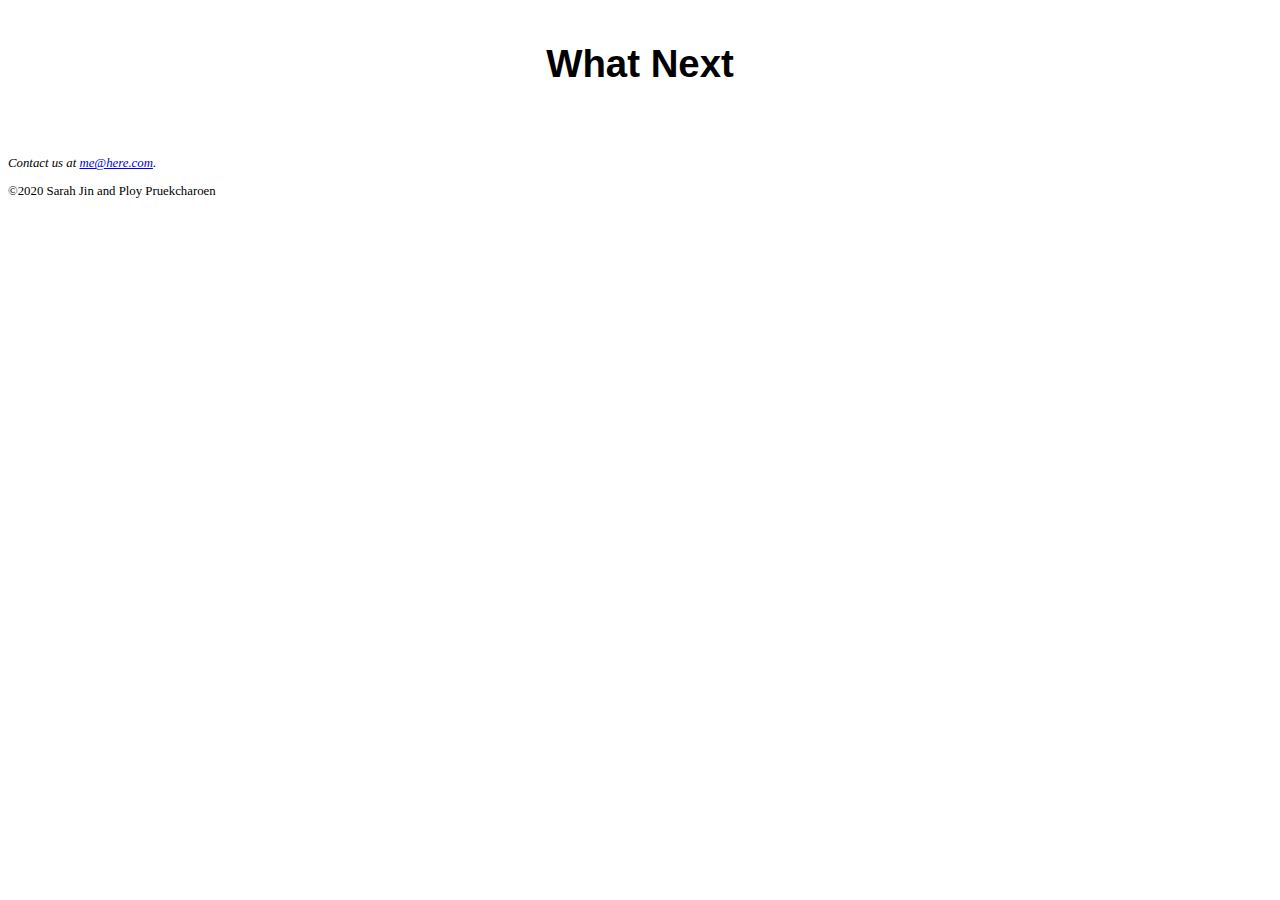
==== index.html @ bcb3cf60 "update" ====
<!DOCTYPE html>
<html lang="en">
<head>
    <meta charset="UTF-8">  
    <title>What Next</title> <!-- Time Pilot -->
    <meta name="author" content="Co-authored by Sarah Jin and Ploy Pruekcharoen">
    <link rel="stylesheet" href="css/style.css">
</head>

<body>
    <header>
        <h1>What Next</h1>
    </header>

    <main>
        <form>

        </form>
    </main>
</body>
<footer>
    <address>
      <p> Contact us at <a href="mailto:me@here.com">me@here.com</a>.</p>
    </address>
    <p>&copy;2020 Sarah Jin and Ploy Pruekcharoen</p>
</footer>
</html>
---- css/style.css ----
header {
    padding: .5rem 0;
    text-align: center;
    font-family: "Comic Sans MS", cursive, sans-serif;
    font-size: larger;
}

main {
    font-family: "Comic Sans MS", cursive, sans-serif;
}

footer {
    padding-top: 1.5rem;
    font-size: 80%;
}
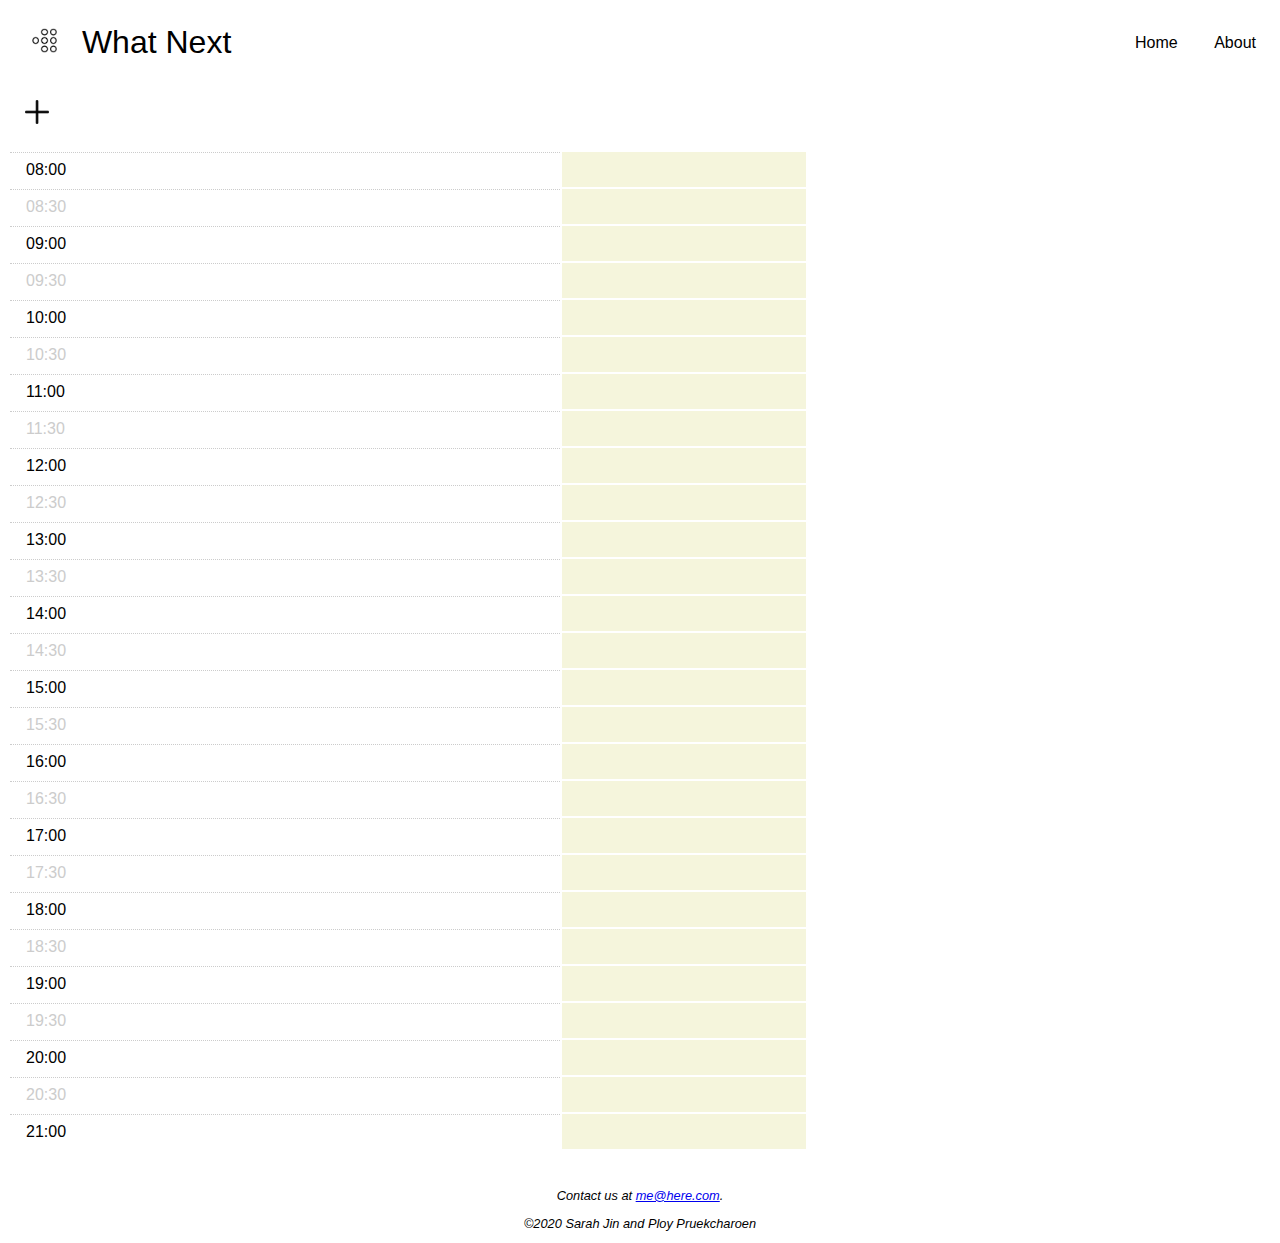
==== commit 83aa4cbf: "css" ====
--- a/index.html
+++ b/index.html
@@ -8,20 +8,190 @@
 </head>
 
 <body>
-    <header>
-        <h1>What Next</h1>
-    </header>
+    <nav>
+        <nav class="navbar">
+            <a class="nav-link SiteName" href="/">
+                <img src="img/logo.png" class="logo">
+                What Next
+            </a>
+            <div>
+                <ul>
+                    <a class="nav-link" href="/index.html">Home</a>
+                    <a class="nav-link" href="/about.html">About</a>
+                </ul>
+            </div>
+        </nav>
+    </nav>
 
     <main>
-        <form>
+        <section class="inputgroup">
+            <div id="wrapper">
+                <p><a class="button" href="#popup1"> <img src="img/more.png" alt="Add task"></a></p>
+            </div>
 
-        </form>
+            <div id="popup1" class="overlay">
+                <div class="popup">
+                    <h2>Add a task</h2>
+                    <a class="close" href="#">&times;</a>
+                    <div class="content">
+                        <form>
+                            <div class="taskname_group" style="display:flex; flex-direction: row; justify-content: center; align-items: center">
+                                <label for="taskname">Task name:</label><br>
+                                <input type="text" id="taskname" name="taskname"><br>
+                            </div>
+                            <div class="taskcategory_group">
+                                <label for="taskcategory">Choose a category:</label>
+                                <select id="taskcategory" name="taskcategory">
+                                    <option value="work">Work</option>
+                                    <option value="school">School</option>
+                                    <option value="exercise">Exercise</option>
+                                </select>
+                            </div>
+                            <div class="deadline">
+                                <label for="deadline">Select a time to finish</label>
+                                <input type="time" id="deadline" name="deadline">
+                            </div>
+                            <input type="submit" value="Submit" onclick="getData()">
+                        </form>
+                        <script>
+                            function getData() {
+                                var timeOutput = document.getElementById('deadline').value;
+                                document.getElementById('demotime').innerHTML = timeOutput;
+                                
+                                var tnOutput = document.getElementById('taskname').value;
+                                document.getElementById('demo' + timeOutput).innerHTML = tnOutput;
+                            }
+                        </script>
+
+                        <p id='demotime'></p>
+                        <p id='demo08:00'></p>
+                    </div>
+                </div>
+            </div>
+        </section>
+
+        <section class="outputgroup">
+
+            <table>
+                <body>
+                    <tr>
+                        <th>08:00</th>
+                        <td id='demo08:00'></td>
+                    </tr>
+                    <tr>
+                        <th>08:30</th>
+                        <td id="demo08:30"></td>
+                    </tr>
+                    <tr>
+                        <th>09:00</th>
+                        <td id="demo09:00"></td>
+                    </tr>
+                    <tr>
+                        <th>09:30</th>
+                        <td id="demo09:30"></td>
+                    </tr>
+                    <tr>
+                        <th>10:00</th>
+                        <td id="demo10:00"></td>
+                    </tr>
+                    <tr>
+                        <th>10:30</th>
+                        <td id="demo10:30"></td>
+                    </tr>
+                    <tr>
+                        <th>11:00</th>
+                        <td id="demo11:00"></td>
+                    </tr>
+                    <tr>
+                        <th>11:30</th>
+                        <td id="demo11:30"></td>
+                    </tr>
+                    <tr>
+                        <th>12:00</th>
+                        <td id="demo12:00"></td>
+                    </tr>
+                    <tr>
+                        <th>12:30</th>
+                        <td id="demo12:30"></td>
+                    </tr>
+                    <tr>
+                        <th>13:00</th>
+                        <td id="demo13:00"></td>
+                    </tr>
+                    <tr>
+                        <th>13:30</th>
+                        <td id="demo13:30"></td>
+                    </tr>
+                    <tr>
+                        <th>14:00</th>
+                        <td id="demo14:00"></td>
+                    </tr>
+                    <tr>
+                        <th>14:30</th>
+                        <td id="demo14:30"></td>
+                    </tr>
+                    <tr>
+                        <th>15:00</th>
+                        <td id="demo15:00"></td>
+                    </tr>
+                    <tr>
+                        <th>15:30</th>
+                        <td id="demo15:30"></td>
+                    </tr>
+                    <tr>
+                        <th>16:00</th>
+                        <td id="demo16:00"></td>
+                    </tr>
+                    <tr>
+                        <th>16:30</th>
+                        <td id="demo16:30"></td>
+                    </tr>
+                    <tr>
+                        <th>17:00</th>
+                        <td id="demo17:00"></td>
+                    </tr>
+                    <tr>
+                        <th>17:30</th>
+                        <td id="demo17:30"></td>
+                    </tr>
+                    <tr>
+                        <th>18:00</th>
+                        <td id="demo18:00"></td>
+                    </tr>
+                    <tr>
+                        <th>18:30</th>
+                        <td id="demo18:30"></td>
+                    </tr>
+                    <tr>
+                        <th>19:00</th>
+                        <td id="demo19:00"></td>
+                    </tr>
+                    <tr>
+                        <th>19:30</th>
+                        <td id="demo19:30"></td>
+                    </tr>
+                    <tr>
+                        <th>20:00</th>
+                        <td id="demo20:00"></td>
+                    </tr>
+                    <tr>
+                        <th>20:30</th>
+                        <td id="demo20:30"></td>
+                    </tr>
+                    <tr>
+                        <th>21:00</th>
+                        <td id="demo21:00"></td>
+                    </tr>
+                </body>
+            </table>
+        </section>
+
     </main>
 </body>
 <footer>
     <address>
       <p> Contact us at <a href="mailto:me@here.com">me@here.com</a>.</p>
+      <p>&copy;2020 Sarah Jin and Ploy Pruekcharoen</p>
     </address>
-    <p>&copy;2020 Sarah Jin and Ploy Pruekcharoen</p>
 </footer>
 </html>--- a/css/style.css
+++ b/css/style.css
@@ -1,15 +1,140 @@
-header {
-    padding: .5rem 0;
-    text-align: center;
+body {
     font-family: "Comic Sans MS", cursive, sans-serif;
-    font-size: larger;
 }
 
 main {
     font-family: "Comic Sans MS", cursive, sans-serif;
 }
 
+.logo {
+    width: 25px;
+    margin-right: 0.5em;
+
+}
+
+.navbar {
+    display: flex;
+    justify-content: space-between;
+    align-items: center;
+    margin-left: 0.5em;
+}
+
+.nav-link {
+    color: black;
+    padding: 1em;
+    text-decoration: none;
+}
+
+.SiteName {
+    font-size: xx-large;
+    align-items: center;
+    padding: 0.5em;
+}
+
 footer {
     padding-top: 1.5rem;
     font-size: 80%;
+}
+.button img {
+    height: 1.5rem;
+    width: 1.5rem;
+    padding: .5em;
+}
+.button {
+    font-family: Helvetica, Arial, sans-serif;
+    font-size: 13px;
+    padding: 5px 10px;
+}
+
+.overlay {
+    position: absolute;
+    top: 0;
+    bottom: 0;
+    left: 0;
+    right: 0;
+    background: rgba(0, 0, 0, 0.5);
+    transition: opacity 200ms;
+    visibility: hidden;
+    opacity: 0;
+}
+.overlay .cancel {
+    position: absolute;
+    width: 100%;
+    height: 100%;
+    cursor: default;
+}
+.overlay:target {
+    visibility: visible;
+    opacity: 1;
+}
+
+.popup {
+    margin: 75px auto;
+    padding: 20px;
+    background: #fff;
+    border: 1px solid #666;
+    width: 300px;
+    box-shadow: 0 0 50px rgba(0, 0, 0, 0.5);
+    position: relative;
+}
+.light .popup {
+    border-color: #aaa;
+    box-shadow: 0 2px 10px rgba(0, 0, 0, 0.25);
+}
+.popup h2 {
+    margin-top: 0;
+    color: #666;
+    font-family: "Trebuchet MS", Tahoma, Arial, sans-serif;
+}
+.popup .close {
+    position: absolute;
+    width: 20px;
+    height: 20px;
+    top: 20px;
+    right: 20px;
+    opacity: 0.8;
+    transition: all 200ms;
+    font-size: 24px;
+    font-weight: bold;
+    text-decoration: none;
+    color: #666;
+}
+.popup .close:hover {
+    opacity: 1;
+}
+.popup .content {
+    max-height: 400px;
+    overflow: auto;
+}
+.popup p {
+    margin: 0 0 1em;
+}
+.popup p:last-child {
+    margin: 0;
+}
+
+table {
+    width: 100%;
+    max-width: 50rem;
+}
+table tr:nth-child(even) th {
+    color: #ccc;
+    font-weight: normal;
+}
+table th,
+table td {
+    padding: 0.5rem 1rem;
+}
+table th {
+    font-weight: normal;
+    border-top: thin dotted #ccc;
+    text-align: left;
+}
+table tr td {
+    background-color: beige;
+    text-align: center;
+}
+
+footer {
+    text-align: center;
 }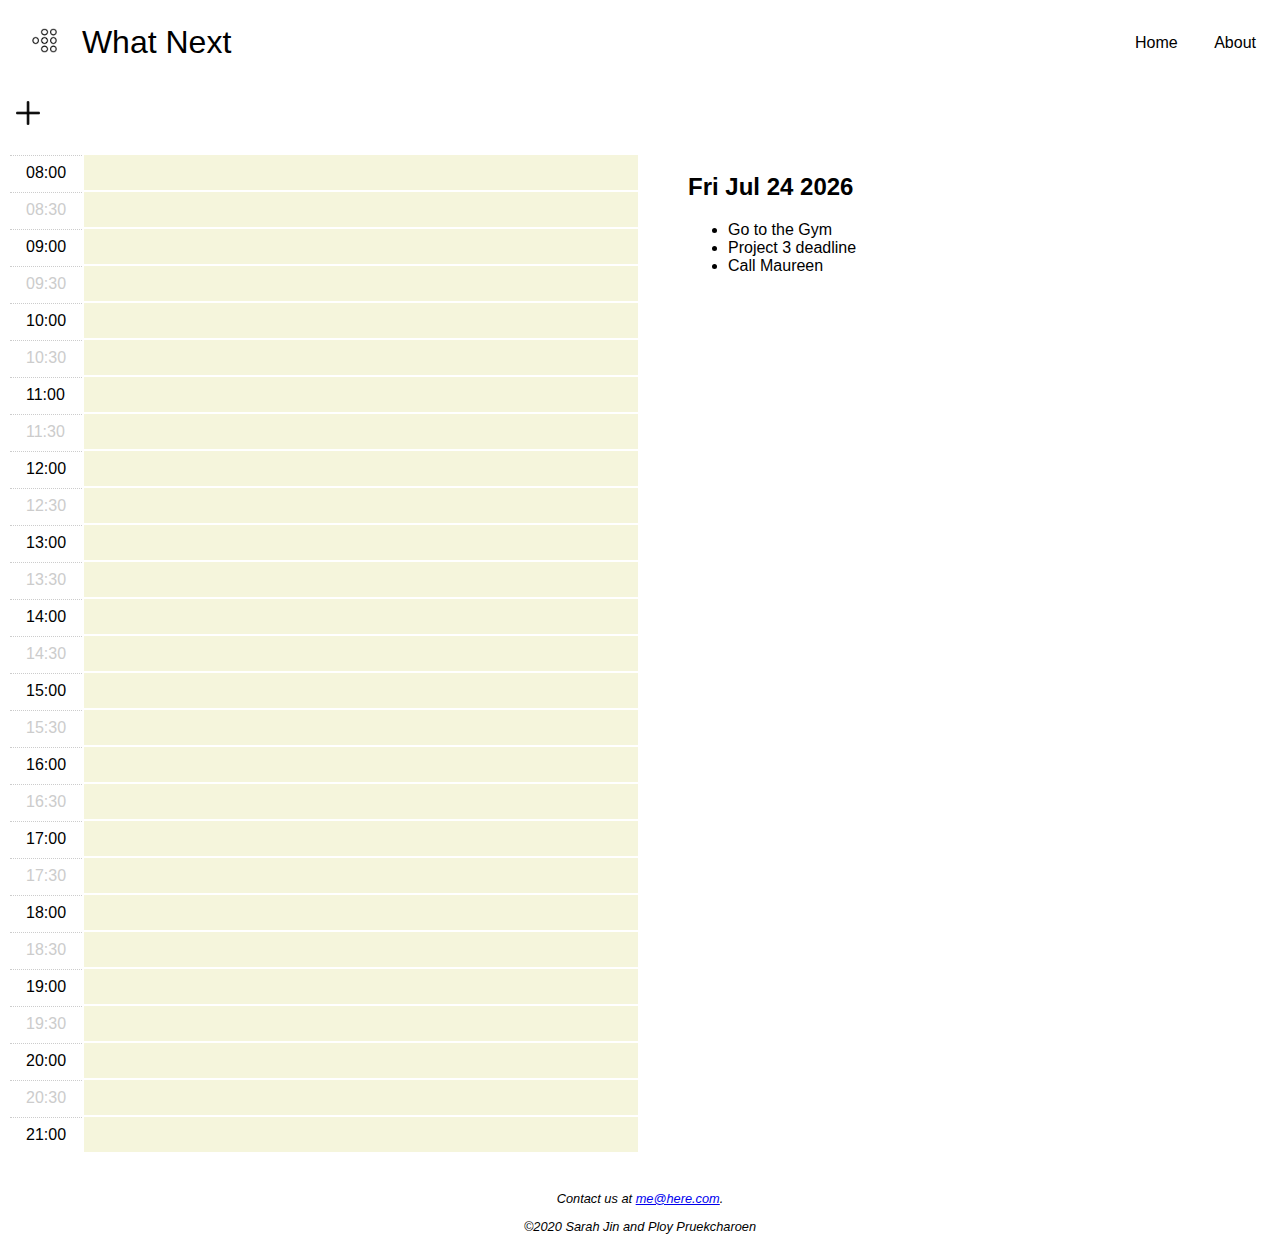
==== commit 7174c996: "list" ====
--- a/index.html
+++ b/index.html
@@ -69,123 +69,139 @@
                 </div>
             </div>
         </section>
-
-        <section class="outputgroup">
-
-            <table>
-                <body>
-                    <tr>
-                        <th>08:00</th>
-                        <td id='demo08:00'></td>
-                    </tr>
-                    <tr>
-                        <th>08:30</th>
-                        <td id="demo08:30"></td>
-                    </tr>
-                    <tr>
-                        <th>09:00</th>
-                        <td id="demo09:00"></td>
-                    </tr>
-                    <tr>
-                        <th>09:30</th>
-                        <td id="demo09:30"></td>
-                    </tr>
-                    <tr>
-                        <th>10:00</th>
-                        <td id="demo10:00"></td>
-                    </tr>
-                    <tr>
-                        <th>10:30</th>
-                        <td id="demo10:30"></td>
-                    </tr>
-                    <tr>
-                        <th>11:00</th>
-                        <td id="demo11:00"></td>
-                    </tr>
-                    <tr>
-                        <th>11:30</th>
-                        <td id="demo11:30"></td>
-                    </tr>
-                    <tr>
-                        <th>12:00</th>
-                        <td id="demo12:00"></td>
-                    </tr>
-                    <tr>
-                        <th>12:30</th>
-                        <td id="demo12:30"></td>
-                    </tr>
-                    <tr>
-                        <th>13:00</th>
-                        <td id="demo13:00"></td>
-                    </tr>
-                    <tr>
-                        <th>13:30</th>
-                        <td id="demo13:30"></td>
-                    </tr>
-                    <tr>
-                        <th>14:00</th>
-                        <td id="demo14:00"></td>
-                    </tr>
-                    <tr>
-                        <th>14:30</th>
-                        <td id="demo14:30"></td>
-                    </tr>
-                    <tr>
-                        <th>15:00</th>
-                        <td id="demo15:00"></td>
-                    </tr>
-                    <tr>
-                        <th>15:30</th>
-                        <td id="demo15:30"></td>
-                    </tr>
-                    <tr>
-                        <th>16:00</th>
-                        <td id="demo16:00"></td>
-                    </tr>
-                    <tr>
-                        <th>16:30</th>
-                        <td id="demo16:30"></td>
-                    </tr>
-                    <tr>
-                        <th>17:00</th>
-                        <td id="demo17:00"></td>
-                    </tr>
-                    <tr>
-                        <th>17:30</th>
-                        <td id="demo17:30"></td>
-                    </tr>
-                    <tr>
-                        <th>18:00</th>
-                        <td id="demo18:00"></td>
-                    </tr>
-                    <tr>
-                        <th>18:30</th>
-                        <td id="demo18:30"></td>
-                    </tr>
-                    <tr>
-                        <th>19:00</th>
-                        <td id="demo19:00"></td>
-                    </tr>
-                    <tr>
-                        <th>19:30</th>
-                        <td id="demo19:30"></td>
-                    </tr>
-                    <tr>
-                        <th>20:00</th>
-                        <td id="demo20:00"></td>
-                    </tr>
-                    <tr>
-                        <th>20:30</th>
-                        <td id="demo20:30"></td>
-                    </tr>
-                    <tr>
-                        <th>21:00</th>
-                        <td id="demo21:00"></td>
-                    </tr>
-                </body>
-            </table>
+        <section class="main-content">
+            <section class="outputgroup">
+
+                <table>
+                    <body>
+                        <tr>
+                            <th>08:00</th>
+                            <td id='demo08:00'></td>
+                        </tr>
+                        <tr>
+                            <th>08:30</th>
+                            <td id="demo08:30"></td>
+                        </tr>
+                        <tr>
+                            <th>09:00</th>
+                            <td id="demo09:00"></td>
+                        </tr>
+                        <tr>
+                            <th>09:30</th>
+                            <td id="demo09:30"></td>
+                        </tr>
+                        <tr>
+                            <th>10:00</th>
+                            <td id="demo10:00"></td>
+                        </tr>
+                        <tr>
+                            <th>10:30</th>
+                            <td id="demo10:30"></td>
+                        </tr>
+                        <tr>
+                            <th>11:00</th>
+                            <td id="demo11:00"></td>
+                        </tr>
+                        <tr>
+                            <th>11:30</th>
+                            <td id="demo11:30"></td>
+                        </tr>
+                        <tr>
+                            <th>12:00</th>
+                            <td id="demo12:00"></td>
+                        </tr>
+                        <tr>
+                            <th>12:30</th>
+                            <td id="demo12:30"></td>
+                        </tr>
+                        <tr>
+                            <th>13:00</th>
+                            <td id="demo13:00"></td>
+                        </tr>
+                        <tr>
+                            <th>13:30</th>
+                            <td id="demo13:30"></td>
+                        </tr>
+                        <tr>
+                            <th>14:00</th>
+                            <td id="demo14:00"></td>
+                        </tr>
+                        <tr>
+                            <th>14:30</th>
+                            <td id="demo14:30"></td>
+                        </tr>
+                        <tr>
+                            <th>15:00</th>
+                            <td id="demo15:00"></td>
+                        </tr>
+                        <tr>
+                            <th>15:30</th>
+                            <td id="demo15:30"></td>
+                        </tr>
+                        <tr>
+                            <th>16:00</th>
+                            <td id="demo16:00"></td>
+                        </tr>
+                        <tr>
+                            <th>16:30</th>
+                            <td id="demo16:30"></td>
+                        </tr>
+                        <tr>
+                            <th>17:00</th>
+                            <td id="demo17:00"></td>
+                        </tr>
+                        <tr>
+                            <th>17:30</th>
+                            <td id="demo17:30"></td>
+                        </tr>
+                        <tr>
+                            <th>18:00</th>
+                            <td id="demo18:00"></td>
+                        </tr>
+                        <tr>
+                            <th>18:30</th>
+                            <td id="demo18:30"></td>
+                        </tr>
+                        <tr>
+                            <th>19:00</th>
+                            <td id="demo19:00"></td>
+                        </tr>
+                        <tr>
+                            <th>19:30</th>
+                            <td id="demo19:30"></td>
+                        </tr>
+                        <tr>
+                            <th>20:00</th>
+                            <td id="demo20:00"></td>
+                        </tr>
+                        <tr>
+                            <th>20:30</th>
+                            <td id="demo20:30"></td>
+                        </tr>
+                        <tr>
+                            <th>21:00</th>
+                            <td id="demo21:00"></td>
+                        </tr>
+                    </body>
+                </table>
+            </section>
+            <section class="todo-show">
+                <div class="To-do List">
+                    <div class="list-head">
+                        <h2><script> document.write(new Date().toDateString()); </script></h2>
+                    </div>
+                    <div class="list-content">
+                        <div class="active">
+                            <ul class="tasks" >
+                                <li>Go to the Gym</li>
+                                <li>Project 3 deadline</li>
+                                <li>Call Maureen</li>
+                            </ul>
+                    </div>
+                    </div>
+                </div>
+            </section>
         </section>
-
     </main>
 </body>
 <footer>
--- a/css/style.css
+++ b/css/style.css
@@ -4,6 +4,12 @@
 
 main {
     font-family: "Comic Sans MS", cursive, sans-serif;
+}
+
+.main-content {
+    display: grid;
+    grid-template-columns: 50% 50%;
+    grid-column-gap: 3rem;
 }
 
 .logo {
@@ -39,11 +45,6 @@
     height: 1.5rem;
     width: 1.5rem;
     padding: .5em;
-}
-.button {
-    font-family: Helvetica, Arial, sans-serif;
-    font-size: 13px;
-    padding: 5px 10px;
 }
 
 .overlay {
@@ -113,10 +114,6 @@
     margin: 0;
 }
 
-table {
-    width: 100%;
-    max-width: 50rem;
-}
 table tr:nth-child(even) th {
     color: #ccc;
     font-weight: normal;
@@ -133,6 +130,7 @@
 table tr td {
     background-color: beige;
     text-align: center;
+    width: 100%;
 }
 
 footer {
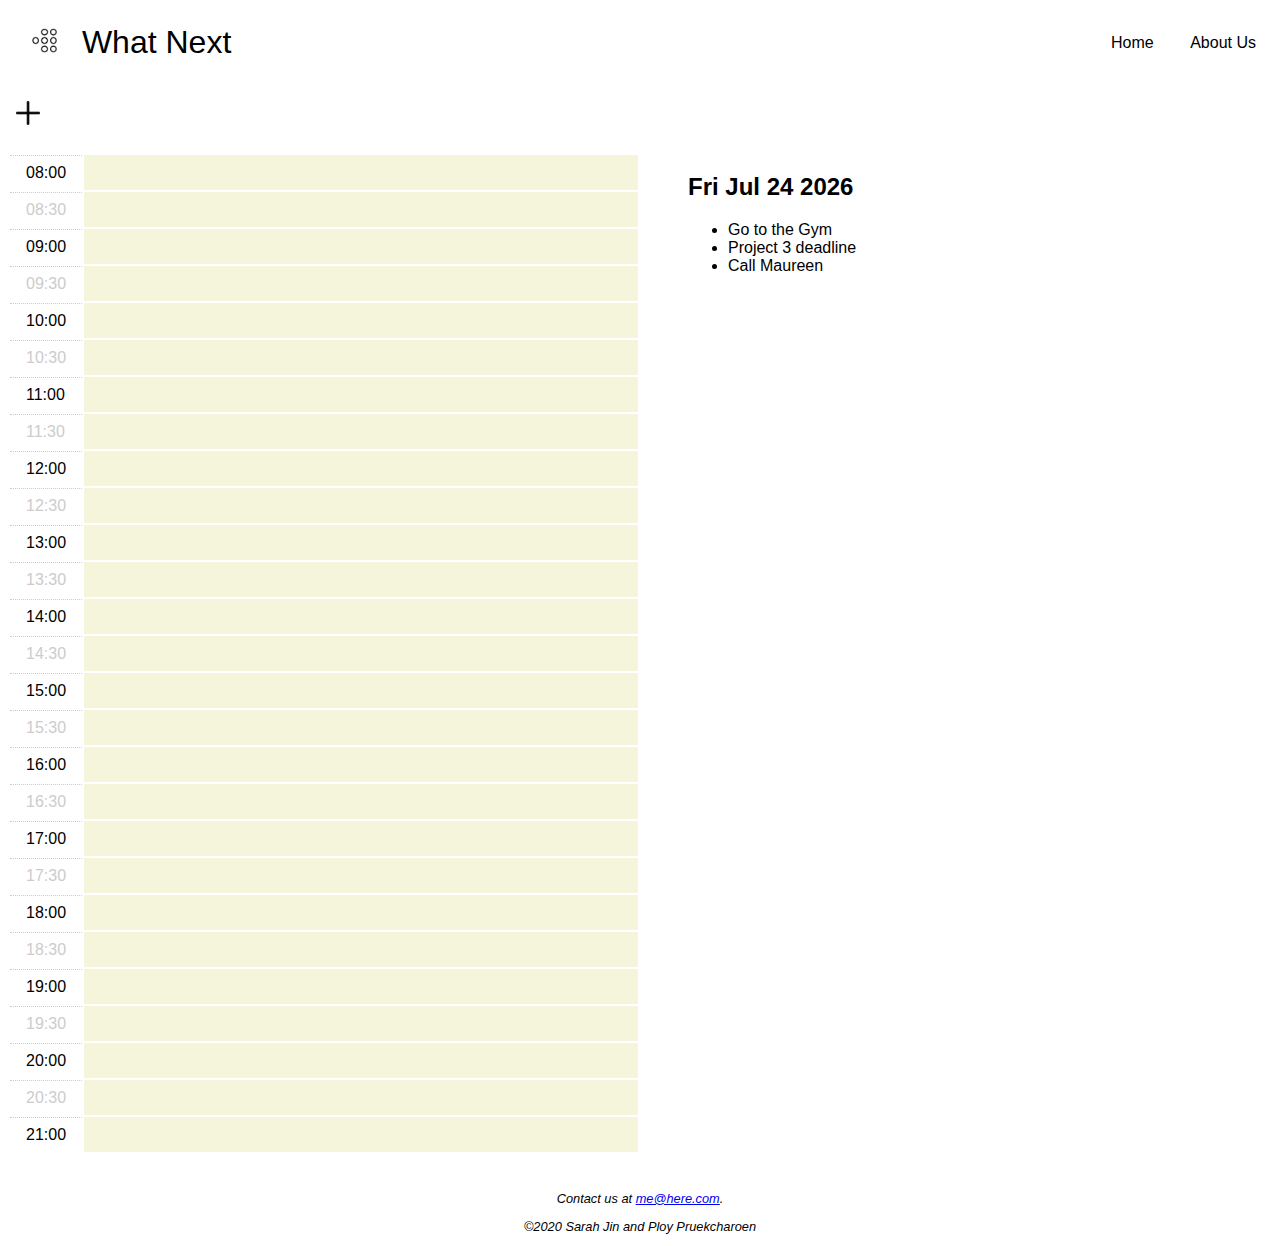
==== commit 3570da53: "about us" ====
--- a/index.html
+++ b/index.html
@@ -16,8 +16,8 @@
             </a>
             <div>
                 <ul>
-                    <a class="nav-link" href="/index.html">Home</a>
-                    <a class="nav-link" href="/about.html">About</a>
+                    <a class="nav-link" href="index.html">Home</a>
+                    <a class="nav-link" href="about.html">About Us</a>
                 </ul>
             </div>
         </nav>
--- a/css/style.css
+++ b/css/style.css
@@ -40,6 +40,7 @@
 footer {
     padding-top: 1.5rem;
     font-size: 80%;
+    text-align: center;
 }
 .button img {
     height: 1.5rem;
@@ -133,6 +134,29 @@
     width: 100%;
 }
 
-footer {
-    text-align: center;
-}+.column {
+    float: left;
+    padding-bottom: 20px;
+}
+
+.left {
+    width: 20%;
+}
+
+.right {
+    width: 80%;
+}
+
+.developer_info {
+    font-weight: bold;
+}
+
+.profile {
+    max-width: 120px;
+}
+
+.row:after {
+    content: "";
+    display: table;
+    clear: both;
+}
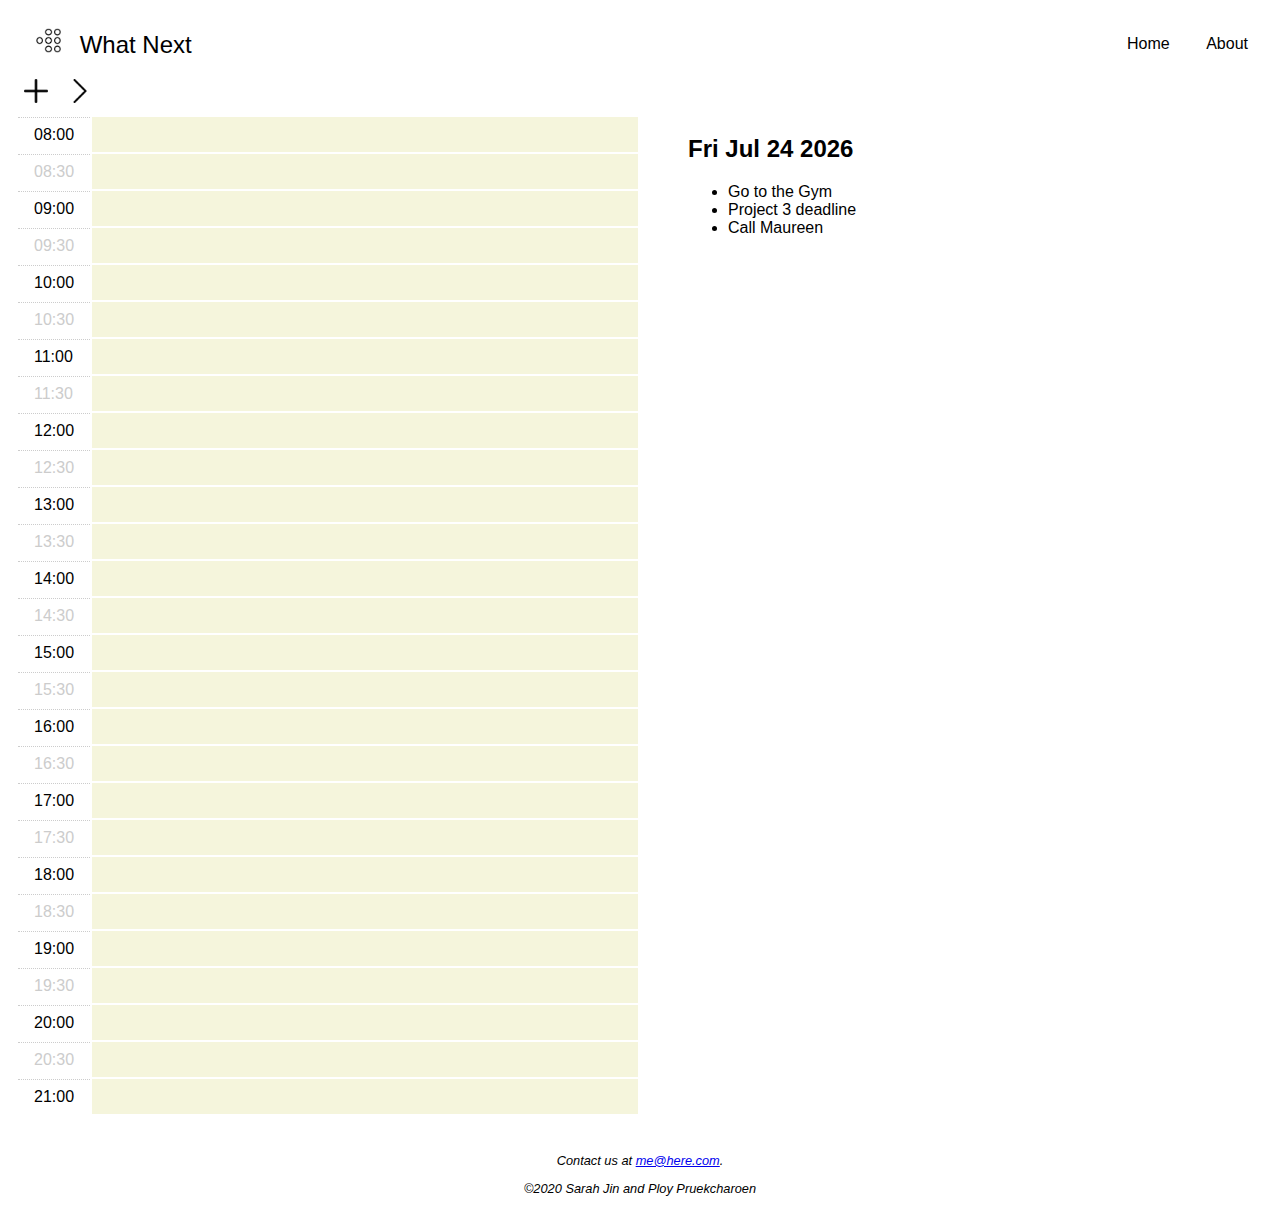
==== commit e0fd962f: "update" ====
--- a/index.html
+++ b/index.html
@@ -17,7 +17,7 @@
             <div>
                 <ul>
                     <a class="nav-link" href="index.html">Home</a>
-                    <a class="nav-link" href="about.html">About Us</a>
+                    <a class="nav-link" href="about.html">About</a>
                 </ul>
             </div>
         </nav>
@@ -25,8 +25,9 @@
 
     <main>
         <section class="inputgroup">
-            <div id="wrapper">
-                <p><a class="button" href="#popup1"> <img src="img/more.png" alt="Add task"></a></p>
+            <div class="container">
+            <div class="interact">
+               <a class="button" href="#popup1"> <img src="img/more.png" alt="Add task"></a>
             </div>
 
             <div id="popup1" class="overlay">
@@ -68,6 +69,11 @@
                     </div>
                 </div>
             </div>
+
+            <div class="interact">
+                <a class="button"> <img src="img/next.png" alt="Next day"></a>
+            </div>
+        </div>
         </section>
         <section class="main-content">
             <section class="outputgroup">
@@ -186,16 +192,19 @@
                 </table>
             </section>
             <section class="todo-show">
-                <div class="To-do List">
+                <div class="Todo-List">
                     <div class="list-head">
-                        <h2><script> document.write(new Date().toDateString()); </script></h2>
+                        <h2><script> document.write(new Date().toDateString());</script></h2>
                     </div>
                     <div class="list-content">
                         <div class="active">
                             <ul class="tasks" >
-                                <li>Go to the Gym</li>
-                                <li>Project 3 deadline</li>
-                                <li>Call Maureen</li>
+                                <span class="dot moderate"></span>
+                                <li class="item1">Go to the Gym</li>                                
+                                <span class="dot important"></span>
+                                <li class="item2">Project 3 deadline</li>
+                                <span class="dot important"></span>
+                                <li class="item3">Call Maureen</li>
                             </ul>
                     </div>
                     </div>
--- a/css/style.css
+++ b/css/style.css
@@ -1,10 +1,14 @@
 body {
     font-family: "Comic Sans MS", cursive, sans-serif;
+    flex-direction: column;
+    display: flex;
+    padding: .5rem;
 }
 
 main {
     font-family: "Comic Sans MS", cursive, sans-serif;
 }
+
 
 .main-content {
     display: grid;
@@ -32,16 +36,28 @@
 }
 
 .SiteName {
-    font-size: xx-large;
+    font-size: 150%;
     align-items: center;
     padding: 0.5em;
 }
 
+.inputgroup .interact{
+    display: inline-block;
+    align-items: center;
+}
+
+.active .dot {
+    height: 25px;
+    width: 25px;
+    border-radius: 50%;
+    background-color: red;
+
+}
 footer {
     padding-top: 1.5rem;
     font-size: 80%;
-    text-align: center;
 }
+
 .button img {
     height: 1.5rem;
     width: 1.5rem;
@@ -134,29 +150,6 @@
     width: 100%;
 }
 
-.column {
-    float: left;
-    padding-bottom: 20px;
-}
-
-.left {
-    width: 20%;
-}
-
-.right {
-    width: 80%;
-}
-
-.developer_info {
-    font-weight: bold;
-}
-
-.profile {
-    max-width: 120px;
-}
-
-.row:after {
-    content: "";
-    display: table;
-    clear: both;
-}
+footer {
+    text-align: center;
+}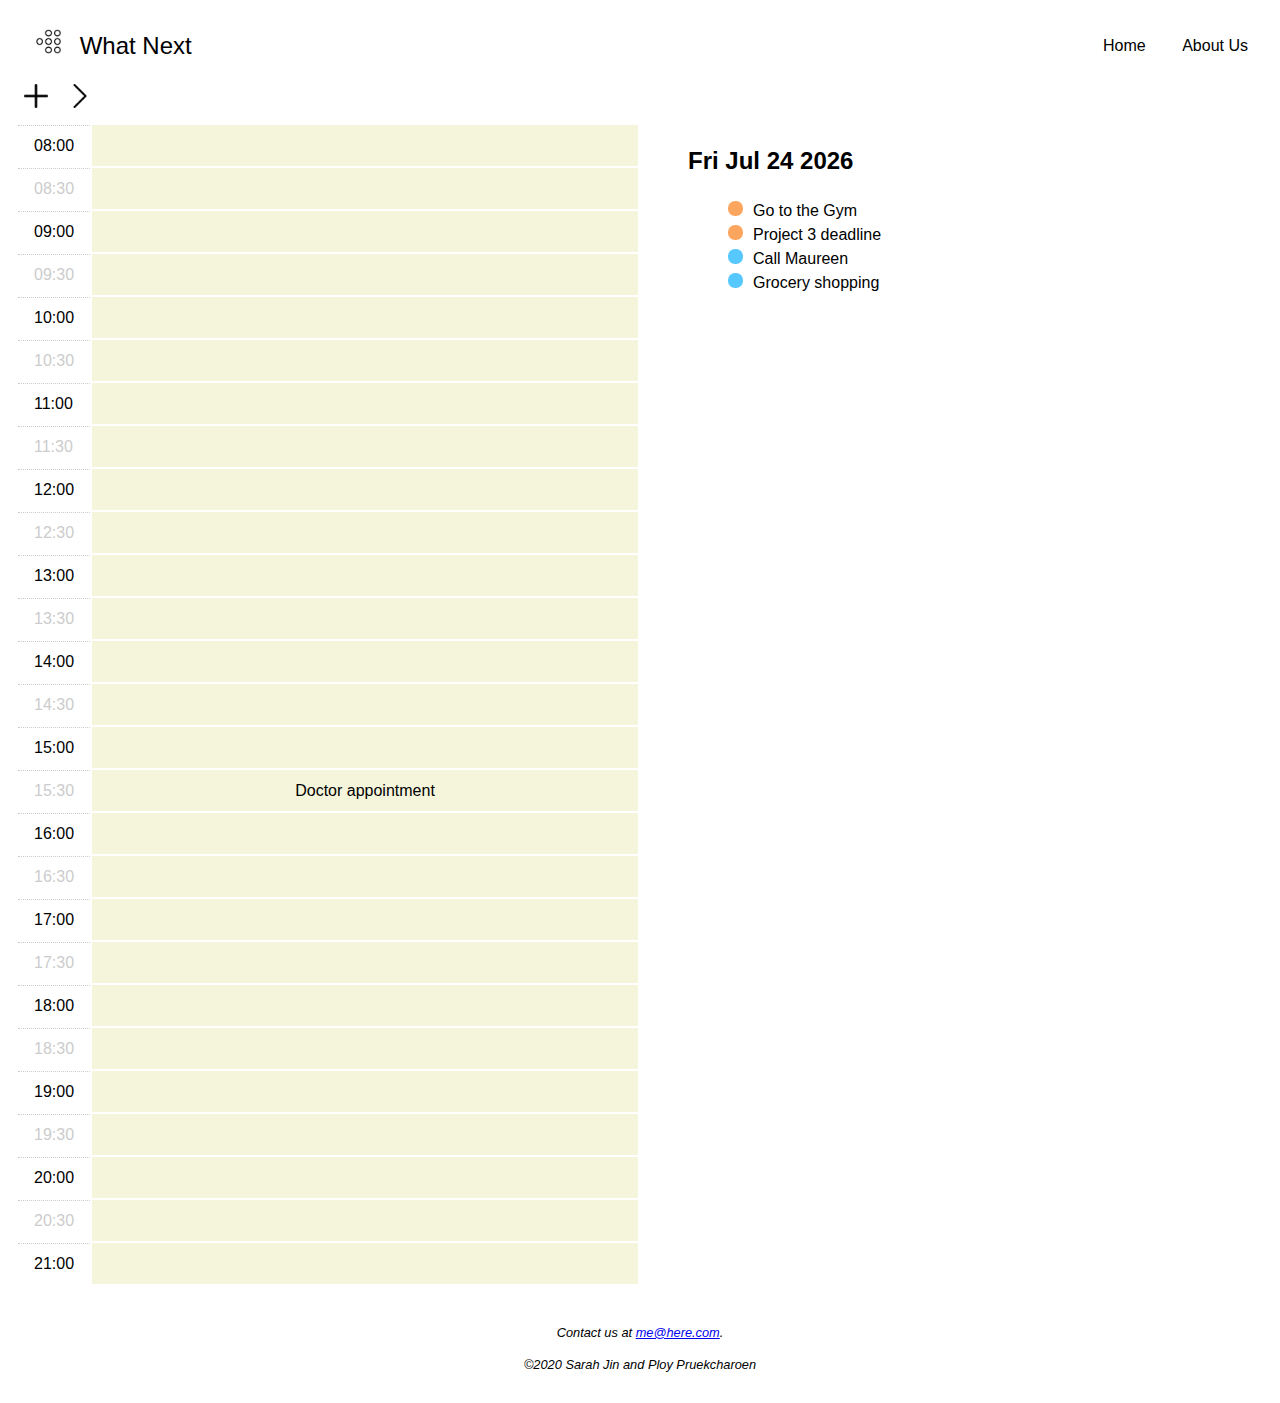
==== commit 4f8da759: "priority" ====
--- a/index.html
+++ b/index.html
@@ -10,14 +10,14 @@
 <body>
     <nav>
         <nav class="navbar">
-            <a class="nav-link SiteName" href="/">
+            <a class="nav-link SiteName" href="index.html">
                 <img src="img/logo.png" class="logo">
                 What Next
             </a>
             <div>
                 <ul>
                     <a class="nav-link" href="index.html">Home</a>
-                    <a class="nav-link" href="about.html">About</a>
+                    <a class="nav-link" href="about.html">About Us</a>
                 </ul>
             </div>
         </nav>
@@ -51,6 +51,16 @@
                             <div class="deadline">
                                 <label for="deadline">Select a time to finish</label>
                                 <input type="time" id="deadline" name="deadline">
+                            </div>
+                            <div>
+                                <label for="priority">Priority level:</label>
+                                <select name="priority" id="priority">
+                                    <option value="N/A">-----</option>
+                                    <option value="importantUrgent">Important and Urgent</option>
+                                    <option value="Important">Important</option>
+                                    <option value="unimportantUrgent">Urgent but not important</option>
+                                    <option value="unimportant-nonurgent">Not Urgent and Not importnat</option>
+                                </select>
                             </div>
                             <input type="submit" value="Submit" onclick="getData()">
                         </form>
@@ -142,7 +152,7 @@
                         </tr>
                         <tr>
                             <th>15:30</th>
-                            <td id="demo15:30"></td>
+                            <td id="demo15:30"> Doctor appointment</td>
                         </tr>
                         <tr>
                             <th>16:00</th>
@@ -197,16 +207,16 @@
                         <h2><script> document.write(new Date().toDateString());</script></h2>
                     </div>
                     <div class="list-content">
-                        <div class="active">
-                            <ul class="tasks" >
-                                <span class="dot moderate"></span>
-                                <li class="item1">Go to the Gym</li>                                
-                                <span class="dot important"></span>
-                                <li class="item2">Project 3 deadline</li>
-                                <span class="dot important"></span>
-                                <li class="item3">Call Maureen</li>
+                            <ul class="tasks" style="list-style-type: none;">
+                                <div class="important">
+                                    <li class="item">Go to the Gym</li>                                
+                                    <li class="item">Project 3 deadline</li>
+                                </div>
+                                <div class="unimportant-nonurgent">
+                                    <li class="item">Call Maureen</li>
+                                    <li class="item">Grocery shopping</li>
+                                </div>
                             </ul>
-                    </div>
                     </div>
                 </div>
             </section>
--- a/css/style.css
+++ b/css/style.css
@@ -3,12 +3,12 @@
     flex-direction: column;
     display: flex;
     padding: .5rem;
+    line-height: 1.5;
 }
 
 main {
     font-family: "Comic Sans MS", cursive, sans-serif;
 }
-
 
 .main-content {
     display: grid;
@@ -36,6 +36,42 @@
 }
 
 .SiteName {
+    font-size: xx-large;
+    align-items: center;
+    padding: 0.5em;
+}
+
+main {
+    font-family: "Comic Sans MS", cursive, sans-serif;
+}
+
+
+.main-content {
+    display: grid;
+    grid-template-columns: 50% 50%;
+    grid-column-gap: 3rem;
+}
+
+.logo {
+    width: 25px;
+    margin-right: 0.5em;
+
+}
+
+.navbar {
+    display: flex;
+    justify-content: space-between;
+    align-items: center;
+    margin-left: 0.5em;
+}
+
+.nav-link {
+    color: black;
+    padding: 1em;
+    text-decoration: none;
+}
+
+.SiteName {
     font-size: 150%;
     align-items: center;
     padding: 0.5em;
@@ -44,6 +80,7 @@
 .inputgroup .interact{
     display: inline-block;
     align-items: center;
+    justify-content: space-between;
 }
 
 .active .dot {
@@ -56,8 +93,8 @@
 footer {
     padding-top: 1.5rem;
     font-size: 80%;
-}
-
+    text-align: center;
+}
 .button img {
     height: 1.5rem;
     width: 1.5rem;
@@ -152,4 +189,50 @@
 
 footer {
     text-align: center;
-}+}
+.column {
+    float: left;
+    padding-bottom: 20px;
+}
+
+.left {
+    width: 20%;
+}
+
+.right {
+    width: 80%;
+}
+
+.developer_info {
+    font-weight: bold;
+}
+
+.profile {
+    max-width: 120px;
+}
+
+.row:after {
+    content: "";
+    display: table;
+    clear: both;
+}
+
+.list-content .tasks .important .item::before {
+    content: '';
+    display: inline-block;
+    width: 15px;
+    height: 15px;
+    border-radius: 7px;
+    margin-right: 10px;
+    background-color: rgba(252, 162, 89, 0.966);
+}
+
+.list-content .tasks .unimportant-nonurgent .item::before {
+    content: '';
+    display: inline-block;
+    width: 15px;
+    height: 15px;
+    border-radius: 7px;    
+    margin-right: 10px;
+    background-color: rgba(80, 198, 253, 0.966);
+}
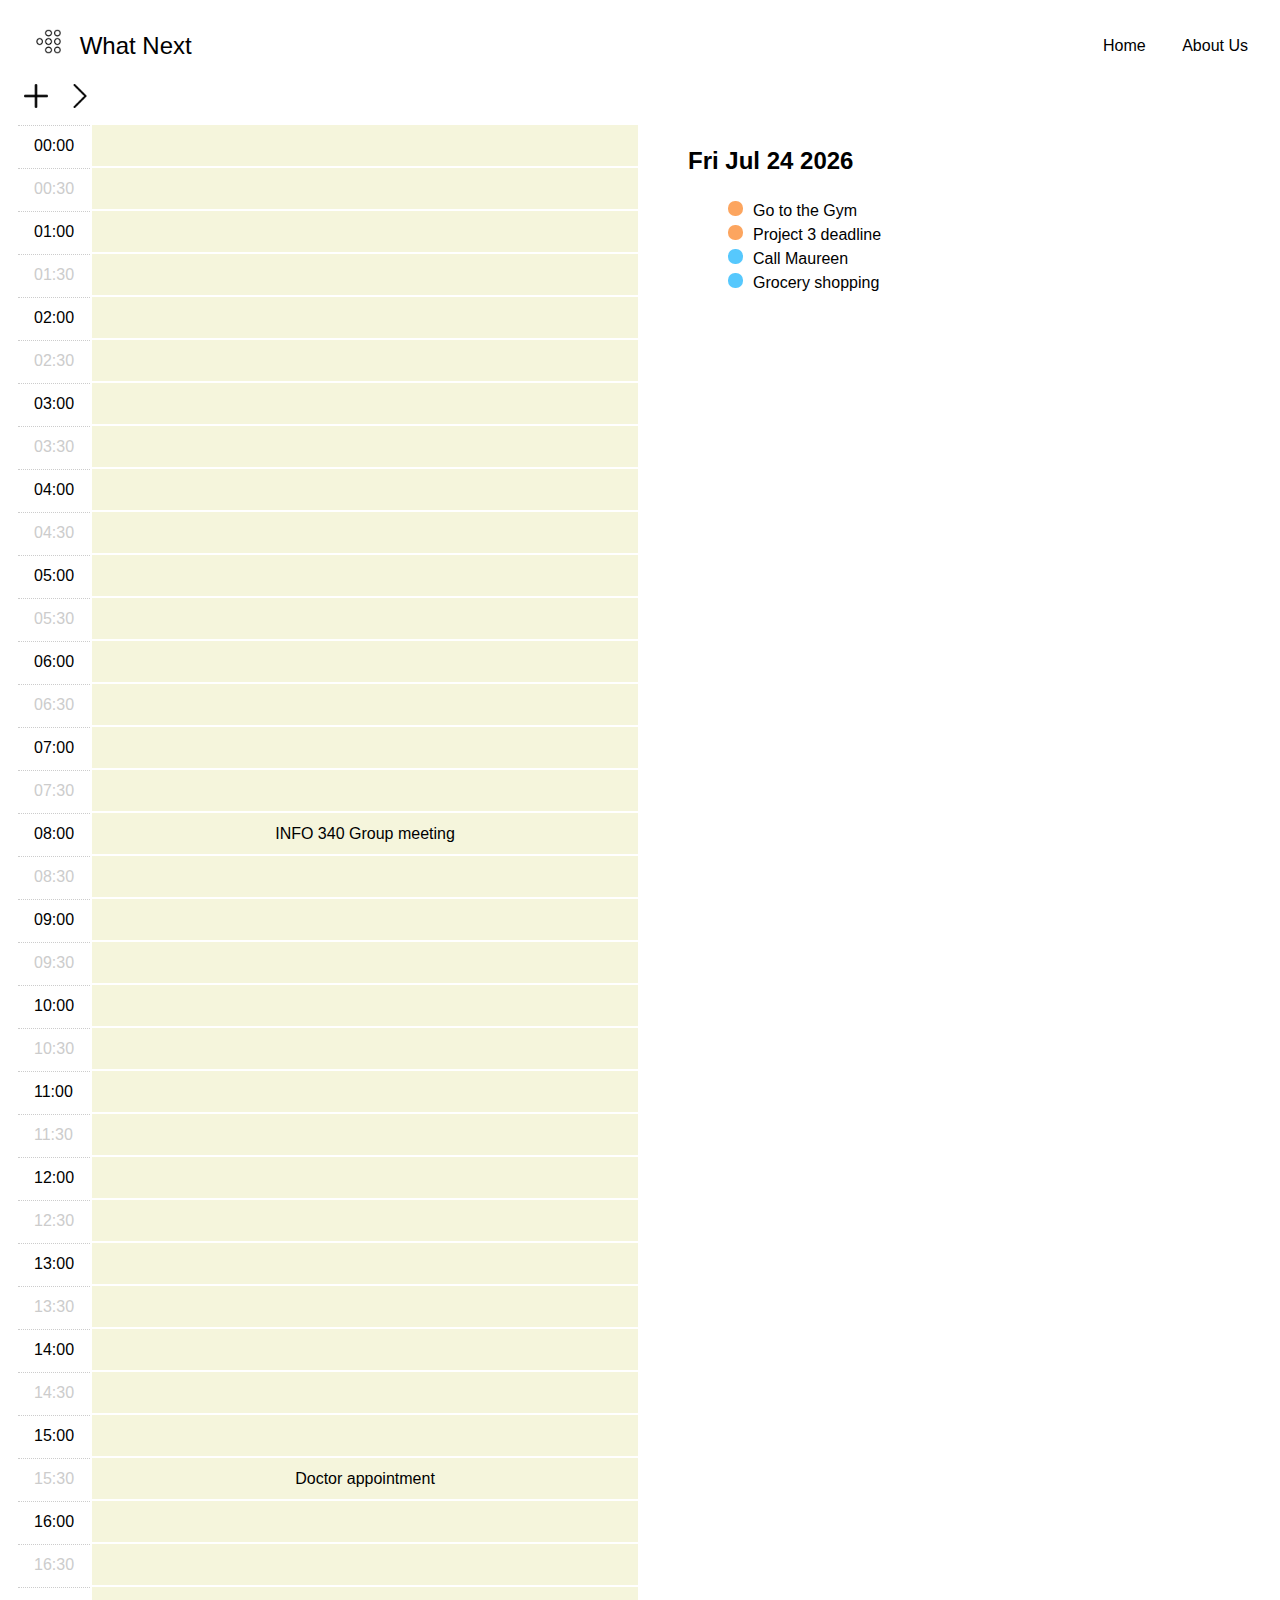
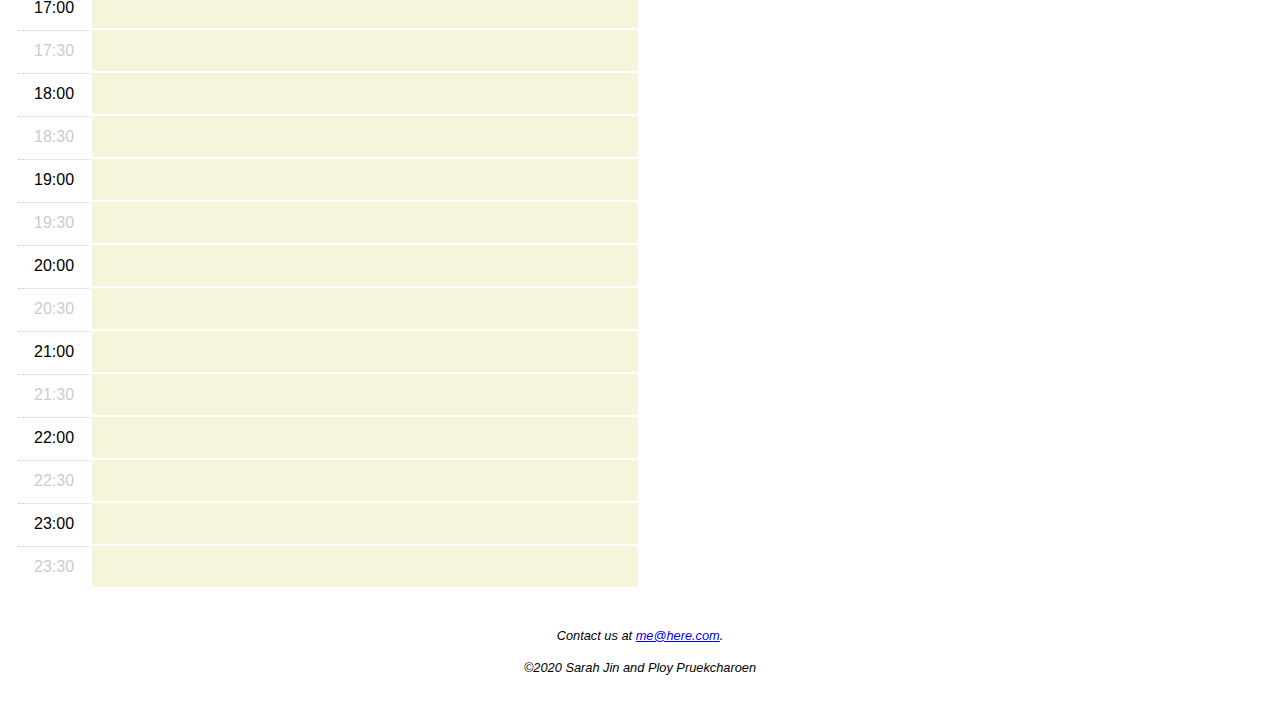
==== commit 7c91a3be: "index update" ====
--- a/index.html
+++ b/index.html
@@ -64,18 +64,6 @@
                             </div>
                             <input type="submit" value="Submit" onclick="getData()">
                         </form>
-                        <script>
-                            function getData() {
-                                var timeOutput = document.getElementById('deadline').value;
-                                document.getElementById('demotime').innerHTML = timeOutput;
-                                
-                                var tnOutput = document.getElementById('taskname').value;
-                                document.getElementById('demo' + timeOutput).innerHTML = tnOutput;
-                            }
-                        </script>
-
-                        <p id='demotime'></p>
-                        <p id='demo08:00'></p>
                     </div>
                 </div>
             </div>
@@ -91,8 +79,72 @@
                 <table>
                     <body>
                         <tr>
+                            <th>00:00</th>
+                            <td id="demo21:00"></td>
+                        </tr>
+                        <tr>
+                            <th>00:30</th>
+                            <td id="demo21:00"></td>
+                        </tr>
+                        <tr>
+                            <th>01:00</th>
+                            <td id="demo21:00"></td>
+                        </tr>
+                        <tr>
+                            <th>01:30</th>
+                            <td id="demo21:00"></td>
+                        </tr>
+                        <tr>
+                            <th>02:00</th>
+                            <td id="demo21:00"></td>
+                        </tr>
+                        <tr>
+                            <th>02:30</th>
+                            <td id="demo21:00"></td>
+                        </tr>
+                        <tr>
+                            <th>03:00</th>
+                            <td id="demo21:00"></td>
+                        </tr>
+                        <tr>
+                            <th>03:30</th>
+                            <td id="demo21:00"></td>
+                        </tr>
+                        <tr>
+                            <th>04:00</th>
+                            <td id="demo21:00"></td>
+                        </tr>
+                        <tr>
+                            <th>04:30</th>
+                            <td id="demo21:00"></td>
+                        </tr>
+                        <tr>
+                            <th>05:00</th>
+                            <td id="demo21:00"></td>
+                        </tr>
+                        <tr>
+                            <th>05:30</th>
+                            <td id="demo21:00"></td>
+                        </tr>
+                        <tr>
+                            <th>06:00</th>
+                            <td id='demo08:00'></td>
+                        </tr>
+                        <tr>
+                            <th>06:30</th>
+                            <td id='demo08:00'></td>
+                        </tr>
+                        <tr>
+                            <th>07:00</th>
+                            <td id='demo08:00'></td>
+                        </tr>
+                        <tr>
+                            <th>07:30</th>
+                            <td id='demo08:00'></td>
+                        </tr>
+                        <tr>
                             <th>08:00</th>
-                            <td id='demo08:00'></td>
+                            <td id='demo08:00'>INFO 340 Group meeting</td>
                         </tr>
                         <tr>
                             <th>08:30</th>
@@ -152,7 +204,7 @@
                         </tr>
                         <tr>
                             <th>15:30</th>
-                            <td id="demo15:30"> Doctor appointment</td>
+                            <td id="demo15:30">Doctor appointment</td>
                         </tr>
                         <tr>
                             <th>16:00</th>
@@ -196,6 +248,26 @@
                         </tr>
                         <tr>
                             <th>21:00</th>
+                            <td id="demo21:00"></td>
+                        </tr>
+                        <tr>
+                            <th>21:30</th>
+                            <td id="demo21:00"></td>
+                        </tr>
+                        <tr>
+                            <th>22:00</th>
+                            <td id="demo21:00"></td>
+                        </tr>
+                        <tr>
+                            <th>22:30</th>
+                            <td id="demo21:00"></td>
+                        </tr>
+                        <tr>
+                            <th>23:00</th>
+                            <td id="demo21:00"></td>
+                        </tr>
+                        <tr>
+                            <th>23:30</th>
                             <td id="demo21:00"></td>
                         </tr>
                     </body>
